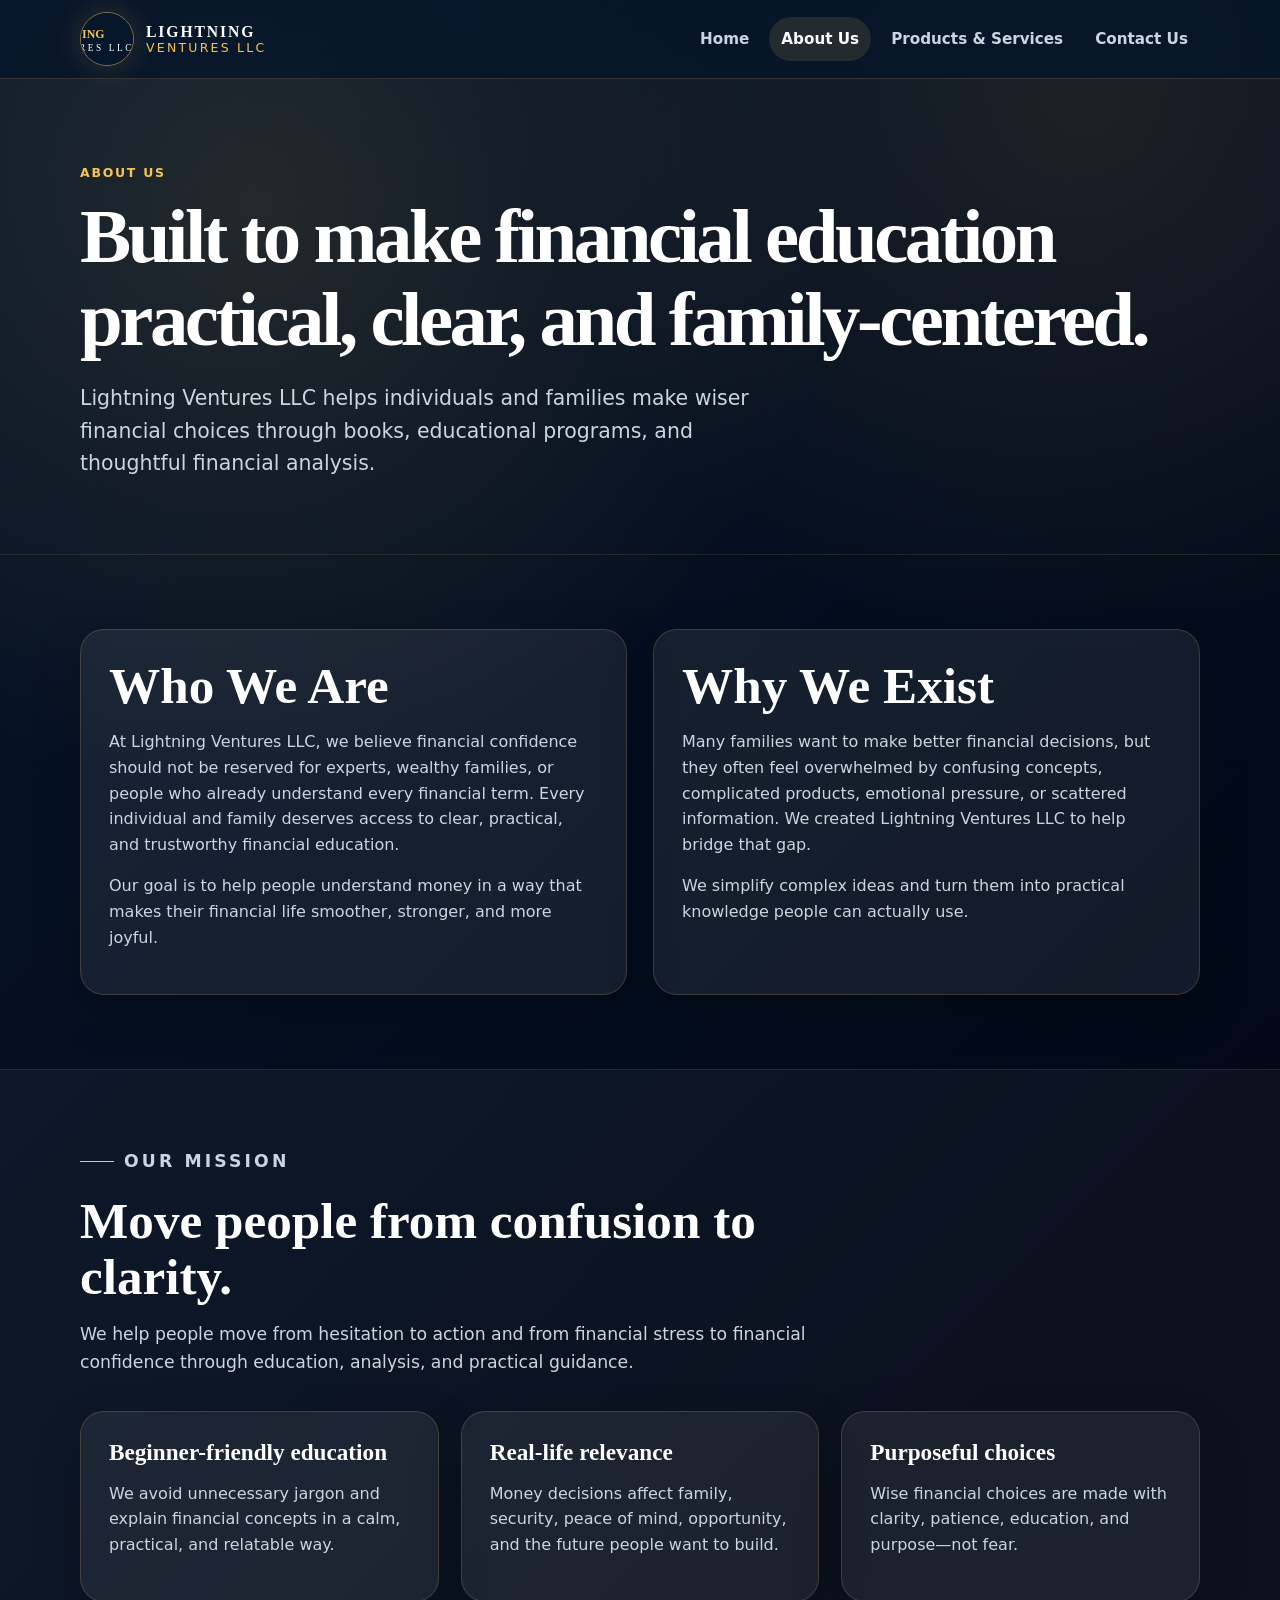
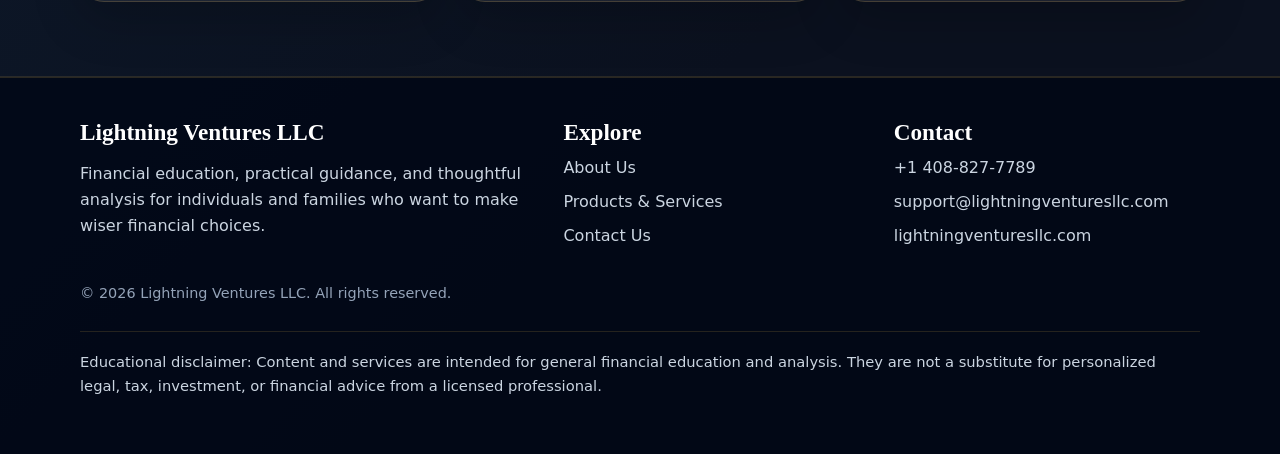
==== about.html @ 175e3e73 "Website setup" ====
<!doctype html>
<html lang="en">
<head>
  <meta charset="utf-8">
  <meta name="viewport" content="width=device-width, initial-scale=1">
  <title>About Us | Lightning Ventures LLC</title>
  <meta name="description" content="About Lightning Ventures LLC, a financial education and analysis company focused on practical guidance for individuals and families.">
  <meta name="theme-color" content="#06162b">
  <link rel="icon" href="assets/logo-icon.png">
  <link rel="stylesheet" href="assets/styles.css">
</head>
<body data-active="about">

<a class="skip-link" href="#main">Skip to content</a>
<header class="site-header">
  <div class="container nav">
    <a class="brand" href="index.html" aria-label="Lightning Ventures LLC Home">
      <img class="brand-mark" src="assets/logo-icon.png" onerror="this.src='assets/fallback-logo.svg'" alt="Lightning Ventures LLC logo icon">
      <span class="brand-text">
        <strong>LIGHTNING</strong>
        <span>Ventures LLC</span>
      </span>
    </a>
    <button class="menu-toggle" aria-expanded="false" aria-controls="site-menu">Menu</button>
    <nav id="site-menu" class="nav-links" aria-label="Primary navigation">
      <a href="index.html" data-page="home">Home</a>
      <a href="about.html" data-page="about">About Us</a>
      <a href="services.html" data-page="services">Products & Services</a>
      <a href="contact.html" data-page="contact">Contact Us</a>
    </nav>
  </div>
</header>

<main id="main">

<section class="page-hero">
  <div class="container">
    <p class="breadcrumb">About Us</p>
    <h1>Built to make financial education practical, clear, and family-centered.</h1>
    <p class="lead">Lightning Ventures LLC helps individuals and families make wiser financial choices through books, educational programs, and thoughtful financial analysis.</p>
  </div>
</section>

<section class="section">
  <div class="container grid-2">
    <div class="card">
      <h2>Who We Are</h2>
      <p>At Lightning Ventures LLC, we believe financial confidence should not be reserved for experts, wealthy families, or people who already understand every financial term. Every individual and family deserves access to clear, practical, and trustworthy financial education.</p>
      <p>Our goal is to help people understand money in a way that makes their financial life smoother, stronger, and more joyful.</p>
    </div>
    <div class="card">
      <h2>Why We Exist</h2>
      <p>Many families want to make better financial decisions, but they often feel overwhelmed by confusing concepts, complicated products, emotional pressure, or scattered information. We created Lightning Ventures LLC to help bridge that gap.</p>
      <p>We simplify complex ideas and turn them into practical knowledge people can actually use.</p>
    </div>
  </div>
</section>

<section class="section alt">
  <div class="container">
    <div class="section-header">
      <p class="eyebrow">Our Mission</p>
      <h2>Move people from confusion to clarity.</h2>
      <p>We help people move from hesitation to action and from financial stress to financial confidence through education, analysis, and practical guidance.</p>
    </div>
    <div class="grid-3">
      <article class="card">
        <h3>Beginner-friendly education</h3>
        <p>We avoid unnecessary jargon and explain financial concepts in a calm, practical, and relatable way.</p>
      </article>
      <article class="card">
        <h3>Real-life relevance</h3>
        <p>Money decisions affect family, security, peace of mind, opportunity, and the future people want to build.</p>
      </article>
      <article class="card">
        <h3>Purposeful choices</h3>
        <p>Wise financial choices are made with clarity, patience, education, and purpose—not fear.</p>
      </article>
    </div>
  </div>
</section>

</main>

<footer class="site-footer">
  <div class="container">
    <div class="footer-grid">
      <div>
        <h3>Lightning Ventures LLC</h3>
        <p>Financial education, practical guidance, and thoughtful analysis for individuals and families who want to make wiser financial choices.</p>
      </div>
      <div>
        <h3>Explore</h3>
        <div class="footer-links">
          <a href="about.html">About Us</a>
          <a href="services.html">Products & Services</a>
          <a href="contact.html">Contact Us</a>
        </div>
      </div>
      <div>
        <h3>Contact</h3>
        <div class="footer-links">
          <a href="tel:+14088277789">+1 408-827-7789</a>
          <a href="mailto:support@lightningventuresllc.com">support@lightningventuresllc.com</a>
          <a href="https://lightningventuresllc.com">lightningventuresllc.com</a>
        </div>
      </div>
    </div>
    <p class="copyright">© <span id="year">2026</span> Lightning Ventures LLC. All rights reserved.</p>
    <p class="disclaimer">Educational disclaimer: Content and services are intended for general financial education and analysis. They are not a substitute for personalized legal, tax, investment, or financial advice from a licensed professional.</p>
  </div>
</footer>
<script src="assets/script.js"></script>
<script>document.getElementById("year").textContent = new Date().getFullYear();</script>

<script>
  document.querySelectorAll(".nav-links a").forEach(a => {
    if (a.dataset.page === document.body.dataset.active) a.classList.add("active");
  });
</script>
</body>
</html>
---- assets/styles.css ----
:root {
  --navy: #06162b;
  --navy-2: #0a213d;
  --navy-3: #102f55;
  --gold: #f6c453;
  --gold-2: #d99b2b;
  --white: #ffffff;
  --muted: #cbd5e1;
  --soft: #edf2f7;
  --card: rgba(255, 255, 255, 0.07);
  --border: rgba(246, 196, 83, 0.30);
  --shadow: 0 24px 70px rgba(0, 0, 0, 0.35);
}

* {
  box-sizing: border-box;
}

html {
  scroll-behavior: smooth;
}

body {
  margin: 0;
  font-family: Inter, ui-sans-serif, system-ui, -apple-system, BlinkMacSystemFont, "Segoe UI", sans-serif;
  color: var(--white);
  background:
    radial-gradient(circle at 20% 10%, rgba(246, 196, 83, 0.12), transparent 28%),
    radial-gradient(circle at 85% 5%, rgba(246, 196, 83, 0.10), transparent 25%),
    linear-gradient(135deg, var(--navy), #020817 72%);
  line-height: 1.6;
}

a {
  color: inherit;
  text-decoration: none;
}

img {
  max-width: 100%;
  display: block;
}

.container {
  width: min(1120px, calc(100% - 40px));
  margin: 0 auto;
}

.skip-link {
  position: absolute;
  left: -999px;
  top: 12px;
  background: var(--gold);
  color: #06162b;
  padding: 10px 14px;
  border-radius: 10px;
  z-index: 100;
}

.skip-link:focus {
  left: 12px;
}

.site-header {
  position: sticky;
  top: 0;
  z-index: 50;
  background: rgba(6, 22, 43, 0.86);
  backdrop-filter: blur(16px);
  border-bottom: 1px solid rgba(246, 196, 83, 0.18);
}

.nav {
  height: 78px;
  display: flex;
  align-items: center;
  justify-content: space-between;
  gap: 24px;
}

.brand {
  display: flex;
  align-items: center;
  gap: 12px;
  min-width: 220px;
}

.brand-mark {
  width: 54px;
  height: 54px;
  border-radius: 50%;
  object-fit: cover;
  border: 1px solid rgba(246, 196, 83, 0.55);
  box-shadow: 0 0 30px rgba(246, 196, 83, 0.18);
}

.brand-text {
  display: flex;
  flex-direction: column;
  line-height: 1.05;
}

.brand-text strong {
  font-family: Georgia, "Times New Roman", serif;
  letter-spacing: 0.12em;
  font-size: 0.98rem;
}

.brand-text span {
  color: var(--gold);
  font-size: 0.78rem;
  letter-spacing: 0.18em;
  text-transform: uppercase;
}

.nav-links {
  display: flex;
  align-items: center;
  gap: 8px;
}

.nav-links a {
  padding: 10px 12px;
  color: var(--muted);
  border-radius: 999px;
  font-weight: 650;
  font-size: 0.95rem;
}

.nav-links a:hover,
.nav-links a.active {
  color: var(--white);
  background: rgba(246, 196, 83, 0.12);
}

.menu-toggle {
  display: none;
  border: 1px solid var(--border);
  background: transparent;
  color: var(--white);
  padding: 10px 12px;
  border-radius: 12px;
  font-weight: 700;
}

.hero {
  position: relative;
  padding: 92px 0 80px;
  overflow: hidden;
}

.hero::after {
  content: "";
  position: absolute;
  inset: auto -100px -200px auto;
  width: 520px;
  height: 520px;
  background: radial-gradient(circle, rgba(246, 196, 83, 0.16), transparent 65%);
  pointer-events: none;
}

.hero-grid {
  display: grid;
  grid-template-columns: 1.02fr 0.98fr;
  align-items: center;
  gap: 54px;
}

.eyebrow {
  display: inline-flex;
  gap: 10px;
  align-items: center;
  color: var(--gold);
  text-transform: uppercase;
  letter-spacing: 0.18em;
  font-size: 0.82rem;
  font-weight: 800;
  margin: 0 0 18px;
}

.eyebrow::before {
  content: "";
  width: 34px;
  height: 1px;
  background: var(--gold);
}

h1, h2, h3 {
  font-family: Georgia, "Times New Roman", serif;
  line-height: 1.08;
}

h1 {
  font-size: clamp(2.6rem, 6vw, 5.8rem);
  margin: 0 0 20px;
  letter-spacing: -0.045em;
}

h2 {
  font-size: clamp(2rem, 4vw, 3.25rem);
  margin: 0 0 16px;
}

h3 {
  font-size: 1.45rem;
  margin: 0 0 10px;
}

.lead {
  font-size: clamp(1.08rem, 1.8vw, 1.28rem);
  color: var(--muted);
  max-width: 720px;
  margin: 0 0 28px;
}

.gold {
  color: var(--gold);
}

.actions {
  display: flex;
  flex-wrap: wrap;
  gap: 14px;
  margin-top: 28px;
}

.btn {
  display: inline-flex;
  align-items: center;
  justify-content: center;
  min-height: 48px;
  padding: 13px 20px;
  border-radius: 999px;
  font-weight: 800;
  border: 1px solid transparent;
}

.btn-primary {
  color: #08162b;
  background: linear-gradient(135deg, var(--gold), #ffe19a);
  box-shadow: 0 14px 38px rgba(246, 196, 83, 0.22);
}

.btn-secondary {
  color: var(--white);
  border-color: var(--border);
  background: rgba(255, 255, 255, 0.06);
}

.btn:hover {
  transform: translateY(-1px);
}

.hero-card {
  border: 1px solid var(--border);
  border-radius: 28px;
  background: linear-gradient(180deg, rgba(255,255,255,0.10), rgba(255,255,255,0.035));
  box-shadow: var(--shadow);
  overflow: hidden;
  padding: 24px;
}

.logo-panel {
  background: radial-gradient(circle at 50% 20%, rgba(246,196,83,0.16), transparent 60%), rgba(255,255,255,0.04);
  border: 1px solid rgba(255,255,255,0.10);
  border-radius: 22px;
  padding: 26px;
}

.logo-panel img {
  border-radius: 16px;
}

.stats {
  display: grid;
  grid-template-columns: repeat(3, 1fr);
  gap: 14px;
  margin-top: 16px;
}

.stat {
  padding: 16px;
  border: 1px solid rgba(246, 196, 83, 0.18);
  border-radius: 18px;
  background: rgba(255,255,255,0.045);
}

.stat strong {
  display: block;
  color: var(--gold);
  font-size: 1.3rem;
  font-family: Georgia, "Times New Roman", serif;
}

.stat span {
  color: var(--muted);
  font-size: 0.88rem;
}

.section {
  padding: 74px 0;
}

.section.alt {
  background: rgba(255, 255, 255, 0.035);
  border-top: 1px solid rgba(246,196,83,0.12);
  border-bottom: 1px solid rgba(246,196,83,0.12);
}

.section-header {
  max-width: 780px;
  margin-bottom: 34px;
}

.section-header.center {
  text-align: center;
  margin-left: auto;
  margin-right: auto;
}

.section-header p {
  color: var(--muted);
  font-size: 1.08rem;
}

.grid-3 {
  display: grid;
  grid-template-columns: repeat(3, 1fr);
  gap: 22px;
}

.grid-2 {
  display: grid;
  grid-template-columns: repeat(2, 1fr);
  gap: 26px;
}

.card {
  border: 1px solid rgba(246,196,83,0.18);
  background: var(--card);
  border-radius: 24px;
  padding: 28px;
  box-shadow: 0 18px 50px rgba(0,0,0,0.20);
}

.card-icon {
  width: 54px;
  height: 54px;
  display: grid;
  place-items: center;
  border-radius: 18px;
  color: #06162b;
  background: linear-gradient(135deg, var(--gold), #ffe19a);
  font-weight: 900;
  font-size: 1.45rem;
  margin-bottom: 18px;
}

.card p,
.card li {
  color: var(--muted);
}

.check-list {
  list-style: none;
  padding: 0;
  margin: 18px 0 0;
}

.check-list li {
  padding-left: 30px;
  position: relative;
  margin: 12px 0;
}

.check-list li::before {
  content: "✓";
  position: absolute;
  left: 0;
  color: var(--gold);
  font-weight: 900;
}

.banner {
  border: 1px solid var(--border);
  background:
    linear-gradient(135deg, rgba(246,196,83,0.12), rgba(255,255,255,0.04)),
    var(--navy-2);
  border-radius: 28px;
  padding: 38px;
  display: flex;
  gap: 24px;
  justify-content: space-between;
  align-items: center;
  box-shadow: var(--shadow);
}

.banner p {
  color: var(--muted);
  margin: 0;
}

.page-hero {
  padding: 72px 0 46px;
  border-bottom: 1px solid rgba(246,196,83,0.12);
}

.breadcrumb {
  color: var(--gold);
  font-weight: 800;
  letter-spacing: 0.14em;
  text-transform: uppercase;
  font-size: 0.78rem;
}

.contact-grid {
  display: grid;
  grid-template-columns: 0.88fr 1.12fr;
  gap: 28px;
  align-items: start;
}

.contact-list {
  display: grid;
  gap: 14px;
  margin-top: 18px;
}

.contact-item {
  display: flex;
  gap: 14px;
  align-items: flex-start;
  padding: 16px;
  border: 1px solid rgba(246,196,83,0.16);
  border-radius: 18px;
  background: rgba(255,255,255,0.045);
}

.contact-item strong {
  display: block;
  color: var(--gold);
}

.contact-item span, .contact-item a {
  color: var(--muted);
}

.form {
  display: grid;
  gap: 16px;
}

.form label {
  color: var(--muted);
  font-weight: 700;
}

.form input,
.form textarea,
.form select {
  width: 100%;
  margin-top: 7px;
  padding: 14px 15px;
  border-radius: 14px;
  border: 1px solid rgba(246,196,83,0.22);
  background: rgba(2, 8, 23, 0.50);
  color: var(--white);
  font: inherit;
}

.form textarea {
  min-height: 150px;
  resize: vertical;
}

.note {
  font-size: 0.92rem;
  color: var(--muted);
  border-left: 3px solid var(--gold);
  padding-left: 14px;
}

.disclaimer {
  color: var(--muted);
  font-size: 0.92rem;
  border-top: 1px solid rgba(246,196,83,0.14);
  margin-top: 26px;
  padding-top: 18px;
}

.site-footer {
  padding: 42px 0;
  background: rgba(2, 8, 23, 0.68);
  border-top: 1px solid rgba(246,196,83,0.16);
}

.footer-grid {
  display: grid;
  grid-template-columns: 1.2fr 0.8fr 0.8fr;
  gap: 24px;
}

.footer-grid p,
.footer-grid a {
  color: var(--muted);
}

.footer-links {
  display: grid;
  gap: 8px;
}

.copyright {
  color: #94a3b8;
  font-size: 0.9rem;
  margin-top: 28px;
}

@media (max-width: 860px) {
  .menu-toggle {
    display: inline-flex;
  }

  .nav-links {
    position: absolute;
    left: 20px;
    right: 20px;
    top: 86px;
    display: none;
    flex-direction: column;
    align-items: stretch;
    padding: 16px;
    border: 1px solid var(--border);
    border-radius: 18px;
    background: rgba(6, 22, 43, 0.98);
    box-shadow: var(--shadow);
  }

  .nav-links.open {
    display: flex;
  }

  .nav-links a {
    border-radius: 12px;
  }

  .hero-grid,
  .grid-2,
  .contact-grid,
  .footer-grid {
    grid-template-columns: 1fr;
  }

  .grid-3 {
    grid-template-columns: 1fr;
  }

  .stats {
    grid-template-columns: 1fr;
  }

  .banner {
    align-items: flex-start;
    flex-direction: column;
  }

  .hero {
    padding-top: 64px;
  }
}

@media (max-width: 520px) {
  .container {
    width: min(100% - 28px, 1120px);
  }

  .brand-text strong {
    font-size: 0.86rem;
  }

  .brand-text span {
    font-size: 0.68rem;
  }

  .brand-mark {
    width: 46px;
    height: 46px;
  }

  .card,
  .banner {
    padding: 22px;
  }
}
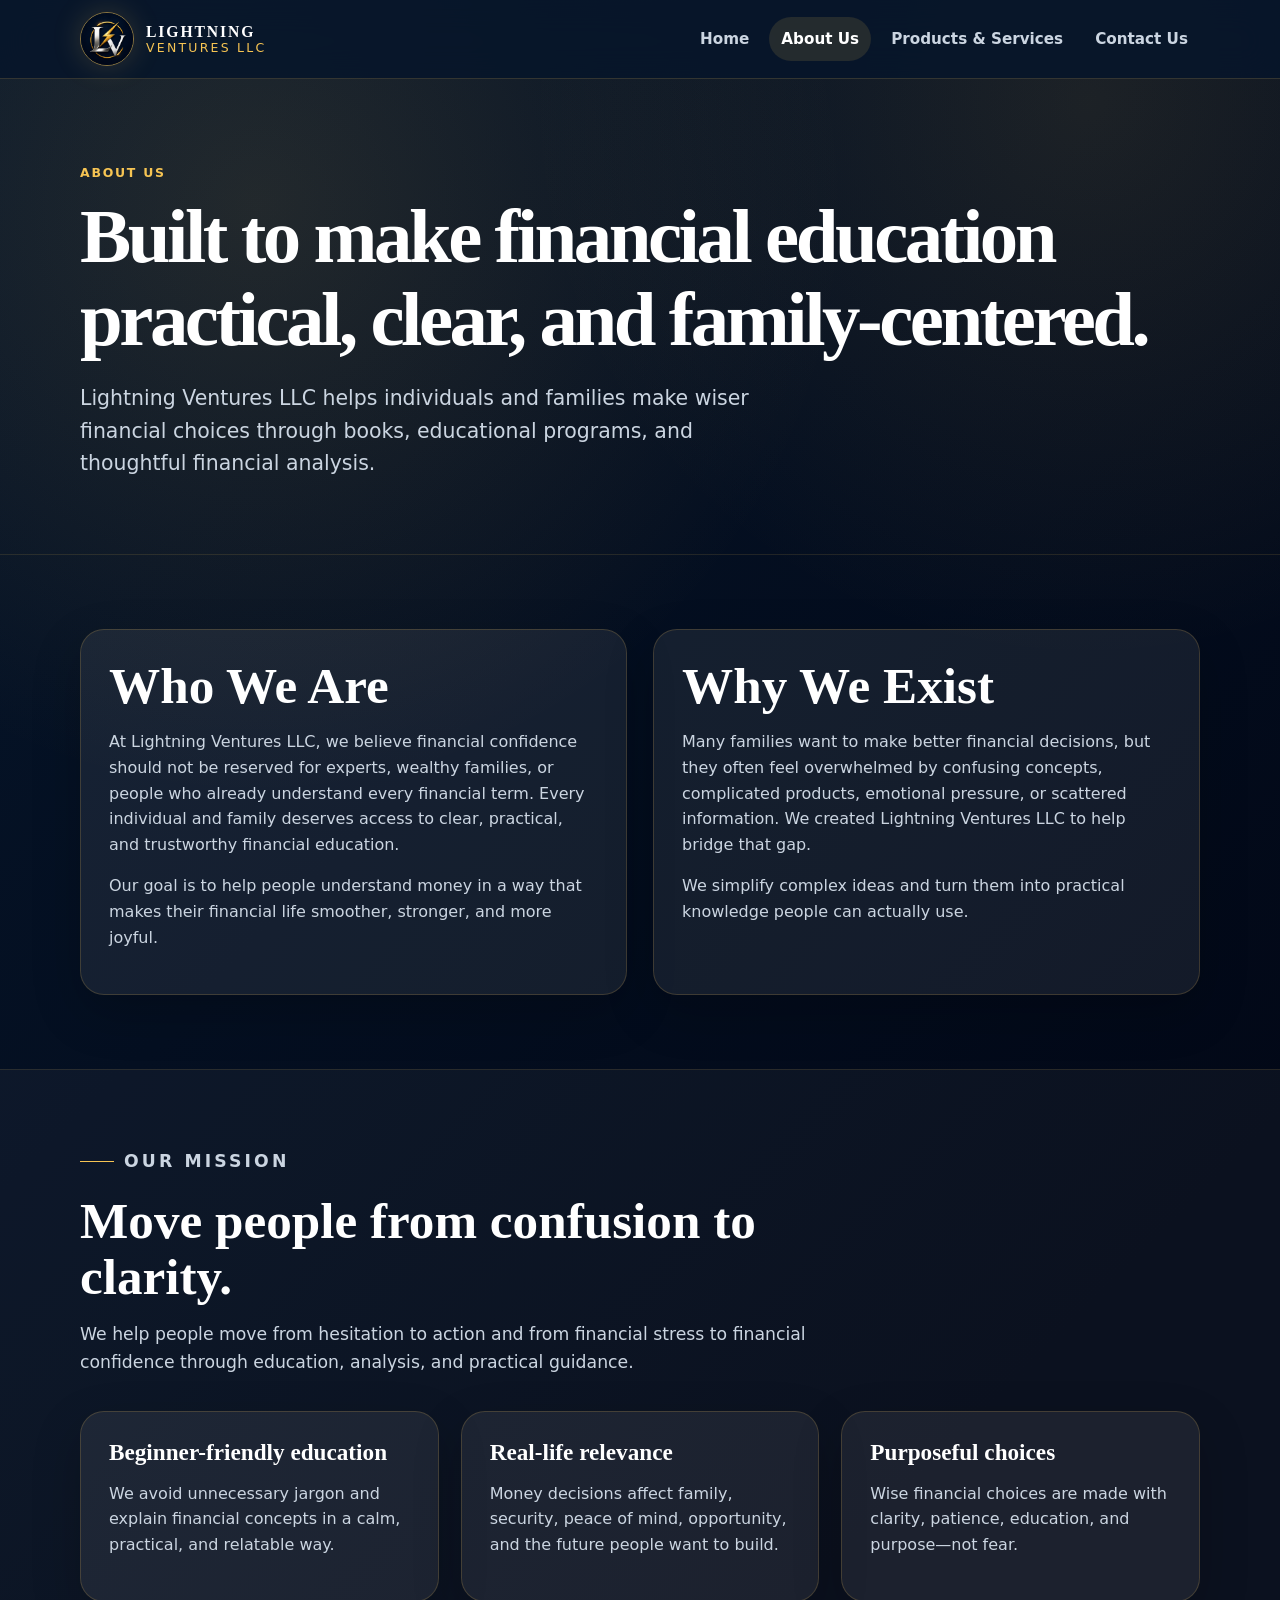
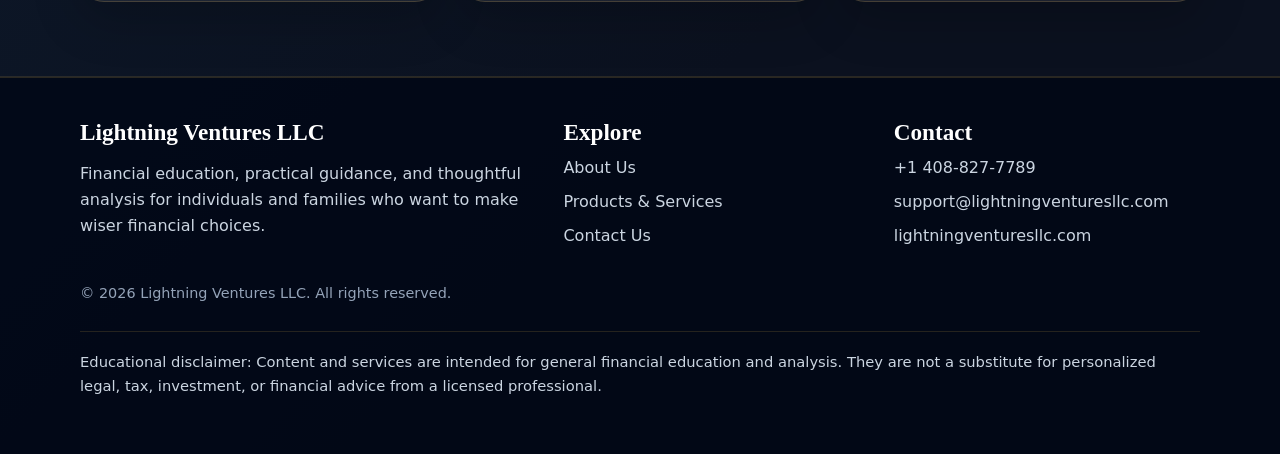
==== commit 343f8c91: "updated logo update logo" ====
--- a/about.html
+++ b/about.html
@@ -15,7 +15,7 @@
 <header class="site-header">
   <div class="container nav">
     <a class="brand" href="index.html" aria-label="Lightning Ventures LLC Home">
-      <img class="brand-mark" src="assets/logo-icon.png" onerror="this.src='assets/fallback-logo.svg'" alt="Lightning Ventures LLC logo icon">
+      <img class="brand-mark" src="assets/logo-icon.png" onerror="this.src='assets/LightningVenturesLogo.png'" alt="Lightning Ventures LLC logo icon">
       <span class="brand-text">
         <strong>LIGHTNING</strong>
         <span>Ventures LLC</span>
